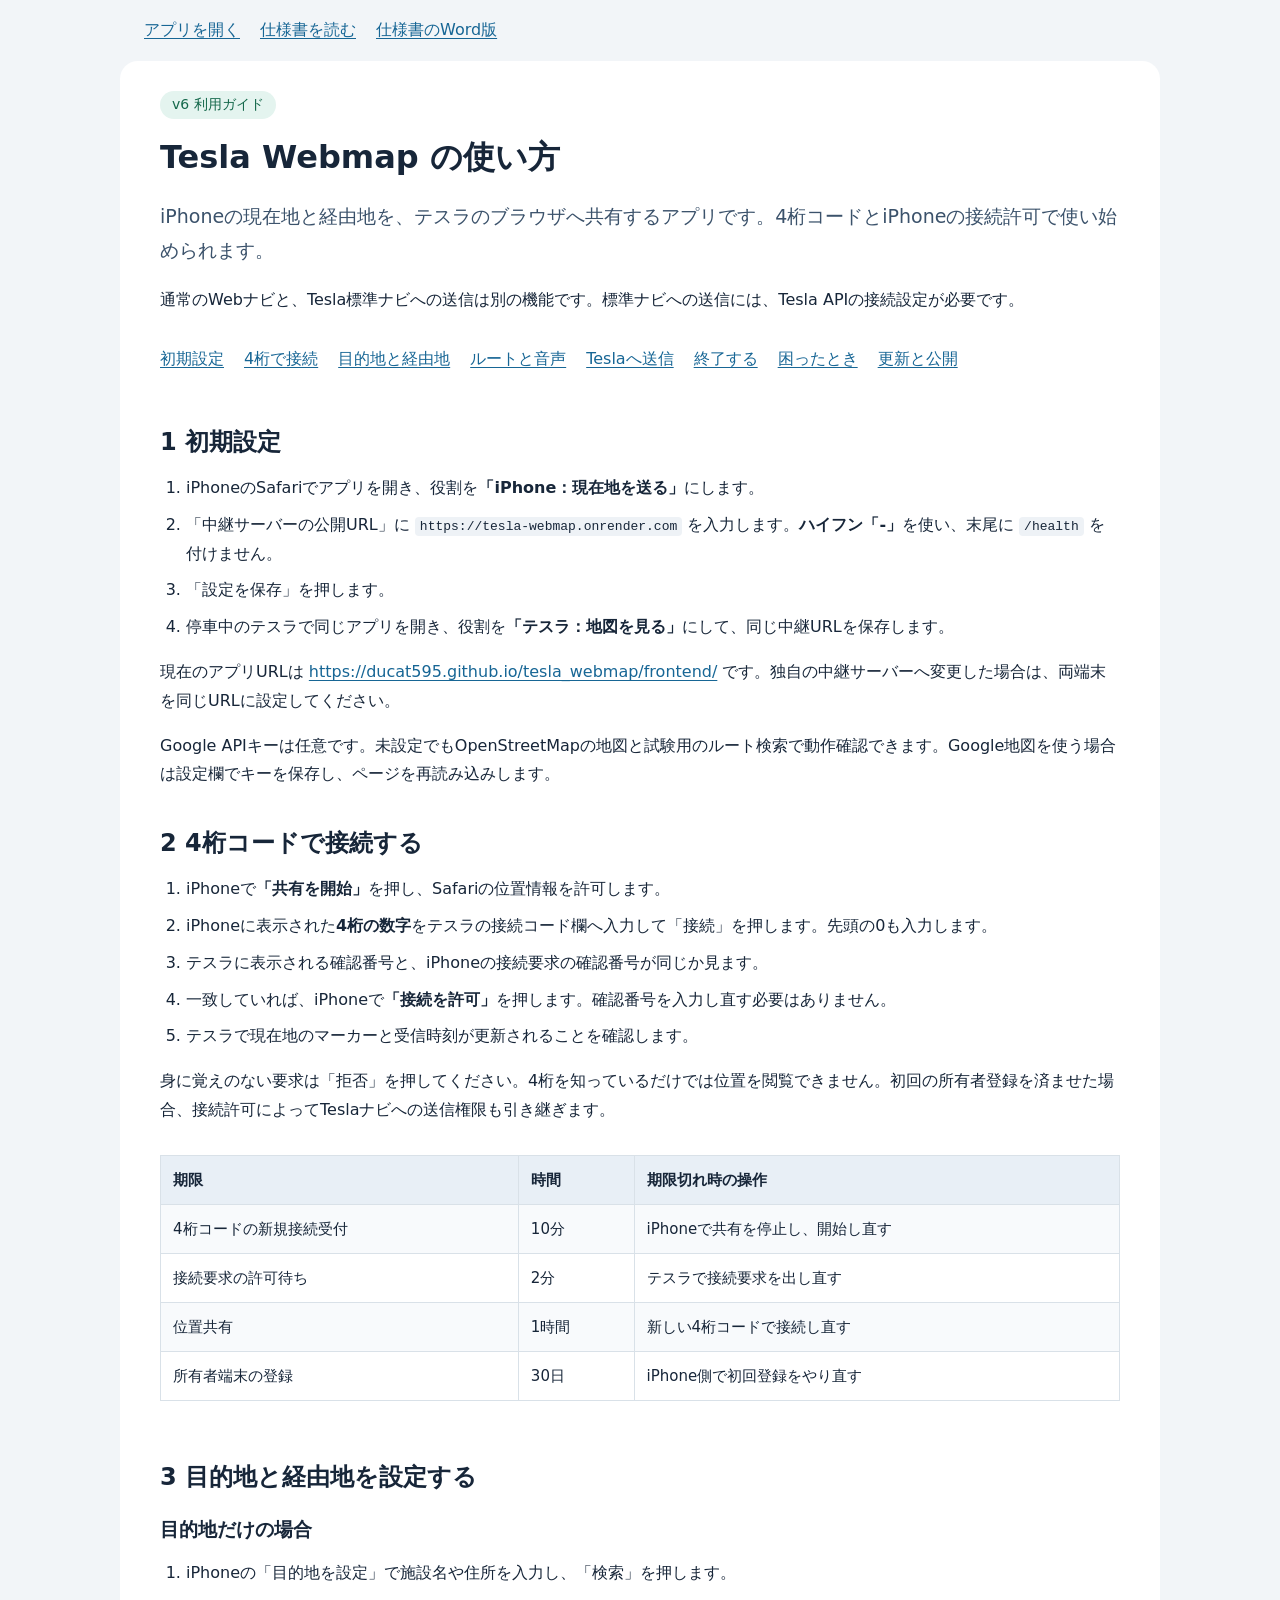
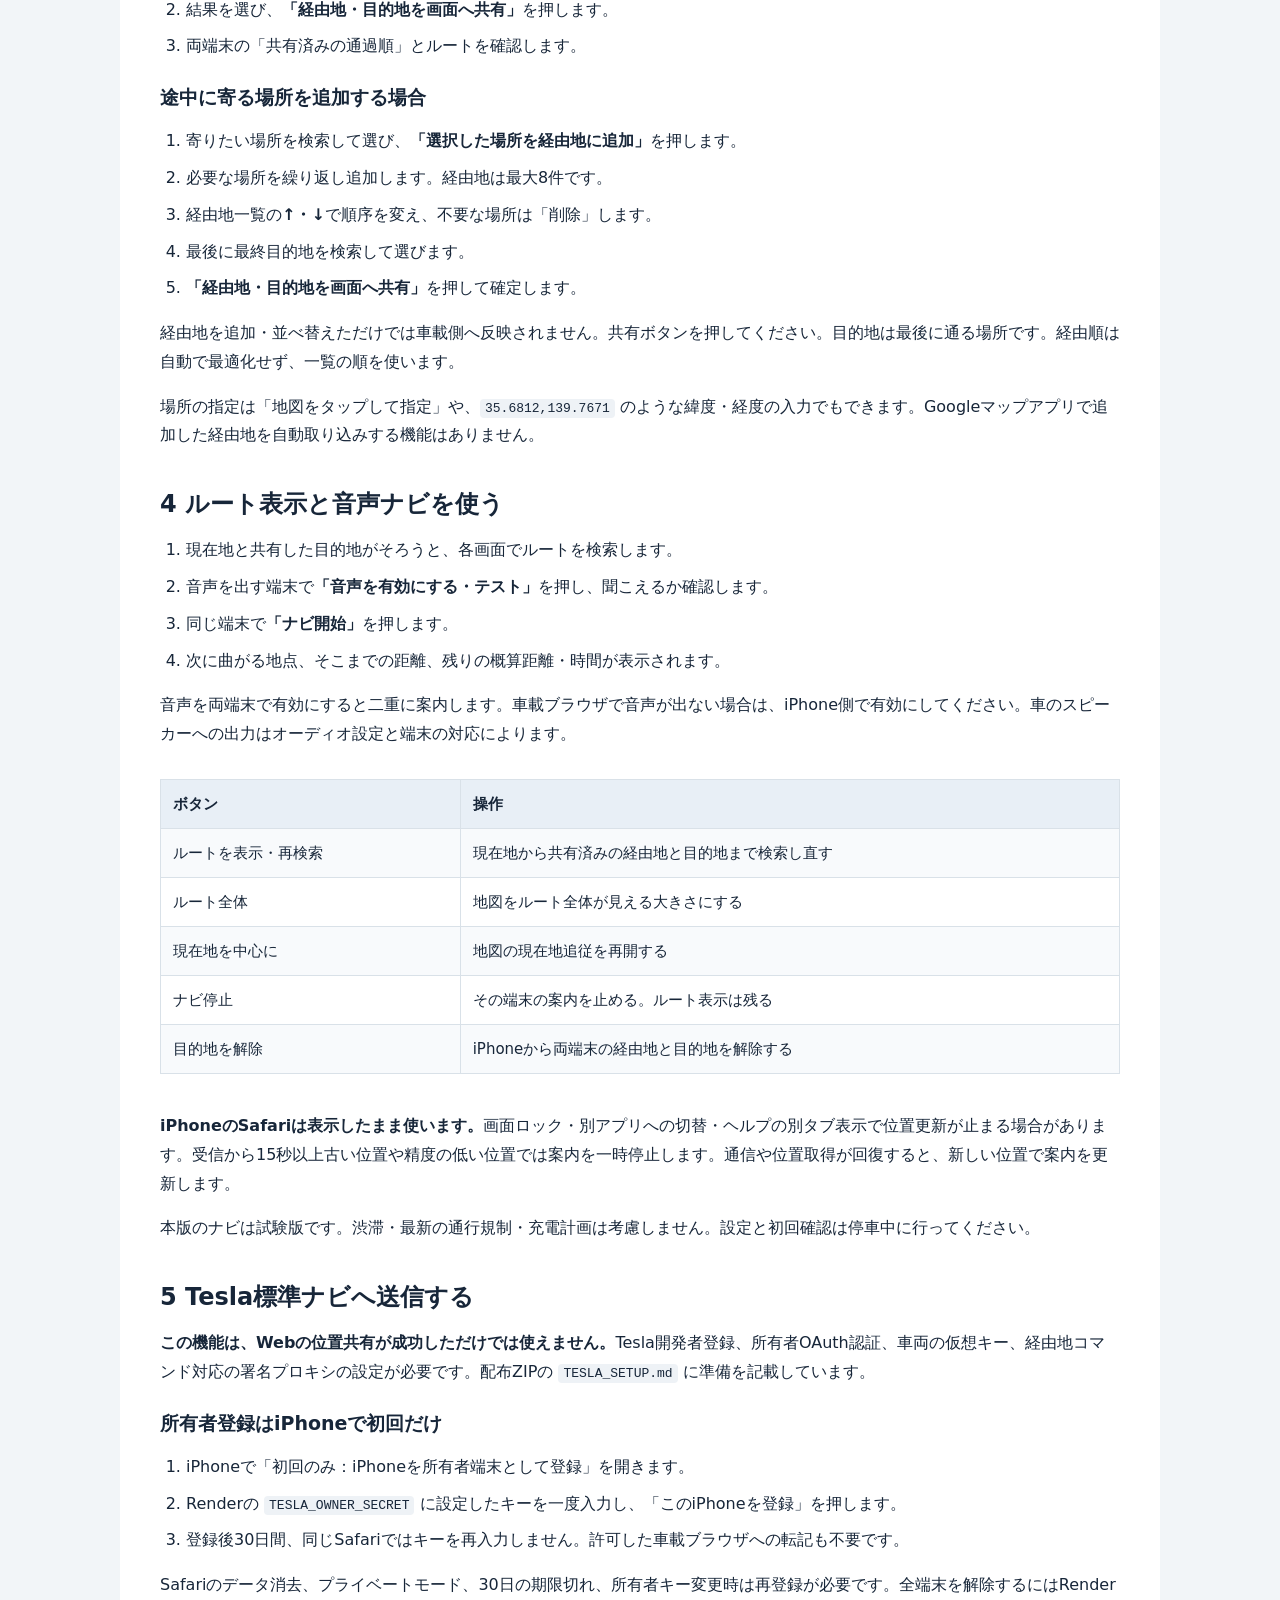
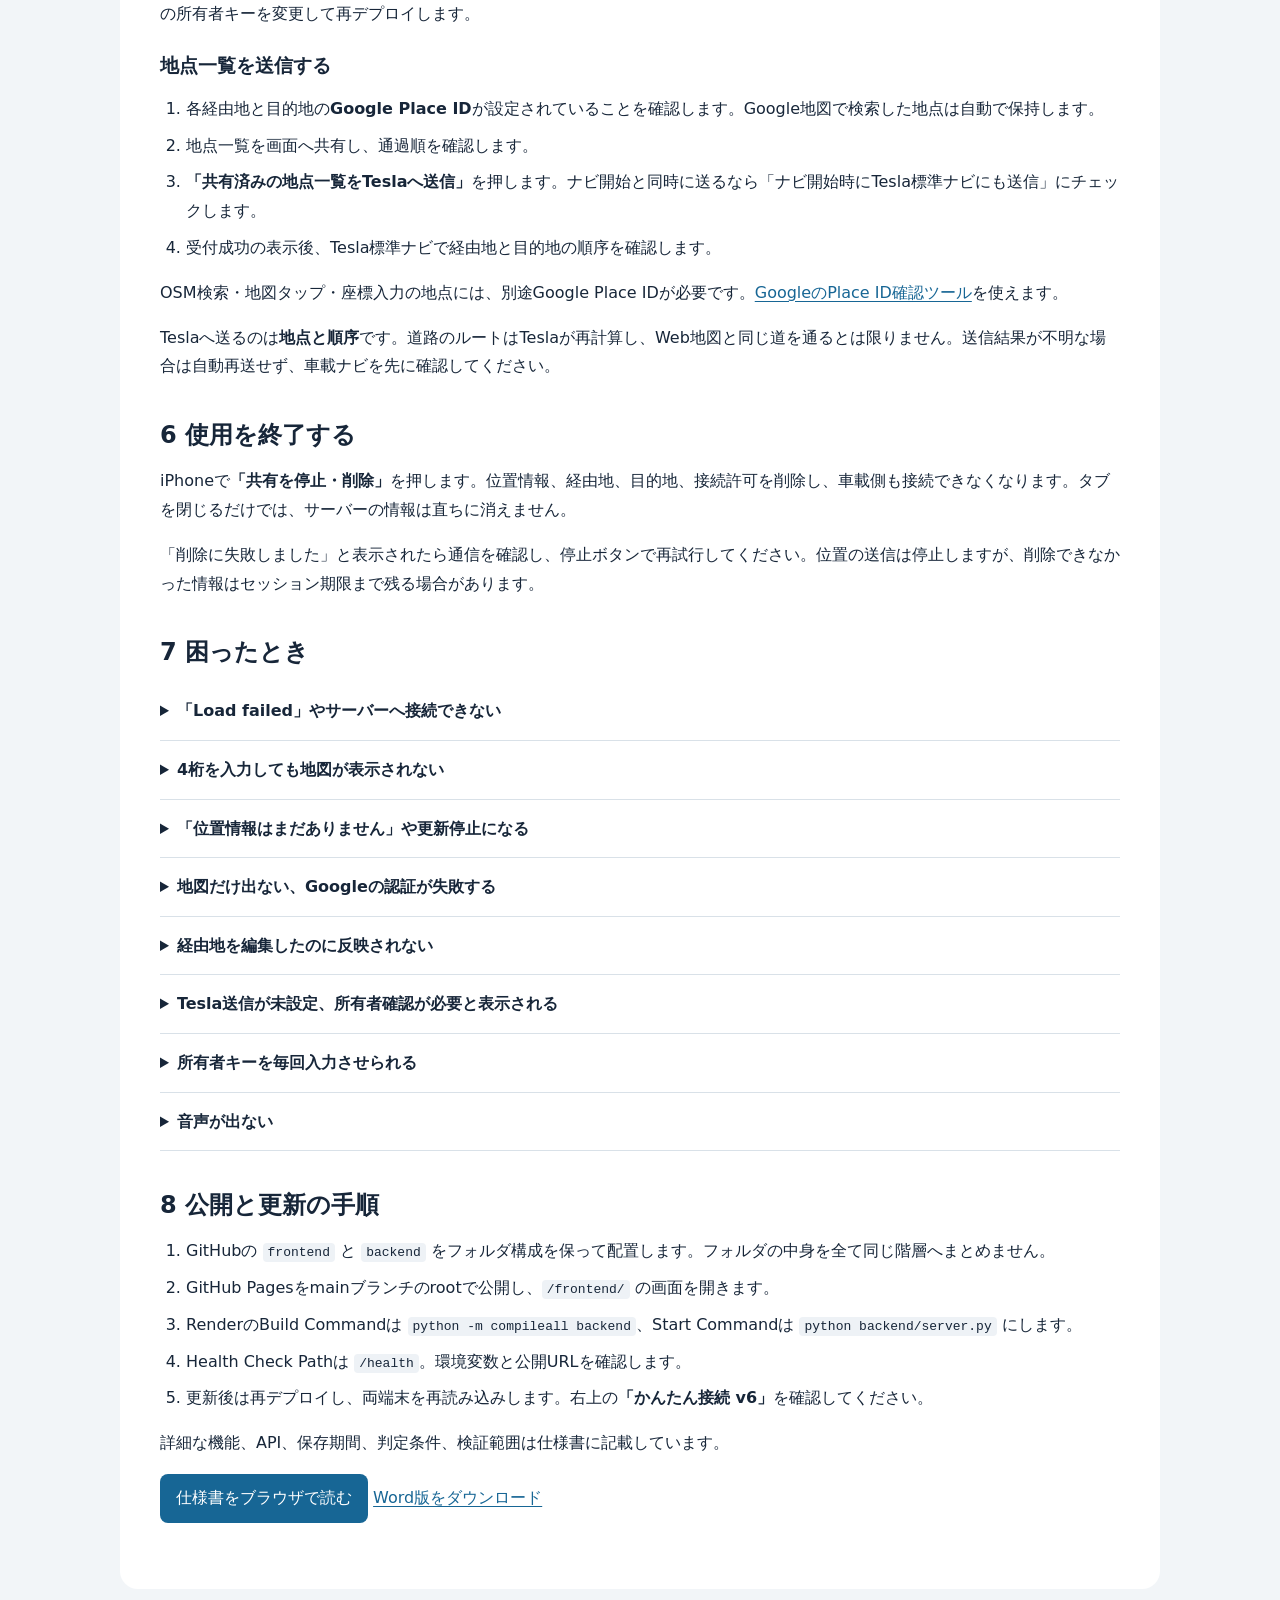
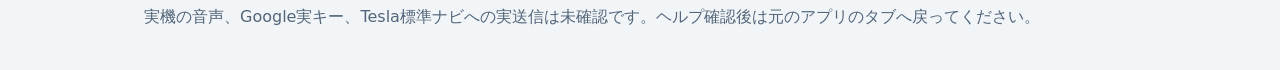
==== frontend/help.html @ 4d4bfd09 "Add files via upload" ====
<!doctype html><html lang="ja"><head><meta charset="utf-8"><meta name="viewport" content="width=device-width,initial-scale=1"><title>Tesla Webmap ヘルプ</title><link rel="stylesheet" href="help.css"></head><body>
<header><a href="index.html">アプリを開く</a><a href="specification.html">仕様書を読む</a><a href="tesla_webmap_specification_v6.docx">仕様書のWord版</a></header>
<main><span class="badge">v6 利用ガイド</span><h1>Tesla Webmap の使い方</h1><p class="lead">iPhoneの現在地と経由地を、テスラのブラウザへ共有するアプリです。4桁コードとiPhoneの接続許可で使い始められます。</p><p>通常のWebナビと、Tesla標準ナビへの送信は別の機能です。標準ナビへの送信には、Tesla APIの接続設定が必要です。</p>
<nav aria-label="ヘルプの目次"><a href="#start">初期設定</a><a href="#pair">4桁で接続</a><a href="#places">目的地と経由地</a><a href="#navigation">ルートと音声</a><a href="#tesla">Teslaへ送信</a><a href="#stop">終了する</a><a href="#trouble">困ったとき</a><a href="#update">更新と公開</a></nav>
<h2 id="start">1 初期設定</h2><ol class="steps"><li>iPhoneのSafariでアプリを開き、役割を<strong>「iPhone：現在地を送る」</strong>にします。</li><li>「中継サーバーの公開URL」に <code>https://tesla-webmap.onrender.com</code> を入力します。<strong>ハイフン「-」</strong>を使い、末尾に <code>/health</code> を付けません。</li><li>「設定を保存」を押します。</li><li>停車中のテスラで同じアプリを開き、役割を<strong>「テスラ：地図を見る」</strong>にして、同じ中継URLを保存します。</li></ol>
<p>現在のアプリURLは <a href="https://ducat595.github.io/tesla_webmap/frontend/">https://ducat595.github.io/tesla_webmap/frontend/</a> です。独自の中継サーバーへ変更した場合は、両端末を同じURLに設定してください。</p>
<p>Google APIキーは任意です。未設定でもOpenStreetMapの地図と試験用のルート検索で動作確認できます。Google地図を使う場合は設定欄でキーを保存し、ページを再読み込みします。</p>
<h2 id="pair">2 4桁コードで接続する</h2><ol class="steps"><li>iPhoneで<strong>「共有を開始」</strong>を押し、Safariの位置情報を許可します。</li><li>iPhoneに表示された<strong>4桁の数字</strong>をテスラの接続コード欄へ入力して「接続」を押します。先頭の0も入力します。</li><li>テスラに表示される確認番号と、iPhoneの接続要求の確認番号が同じか見ます。</li><li>一致していれば、iPhoneで<strong>「接続を許可」</strong>を押します。確認番号を入力し直す必要はありません。</li><li>テスラで現在地のマーカーと受信時刻が更新されることを確認します。</li></ol>
<p>身に覚えのない要求は「拒否」を押してください。4桁を知っているだけでは位置を閲覧できません。初回の所有者登録を済ませた場合、接続許可によってTeslaナビへの送信権限も引き継ぎます。</p>
<div class="table-scroll"><table><tr><th>期限</th><th>時間</th><th>期限切れ時の操作</th></tr><tr><td>4桁コードの新規接続受付</td><td>10分</td><td>iPhoneで共有を停止し、開始し直す</td></tr><tr><td>接続要求の許可待ち</td><td>2分</td><td>テスラで接続要求を出し直す</td></tr><tr><td>位置共有</td><td>1時間</td><td>新しい4桁コードで接続し直す</td></tr><tr><td>所有者端末の登録</td><td>30日</td><td>iPhone側で初回登録をやり直す</td></tr></table></div>
<h2 id="places">3 目的地と経由地を設定する</h2><h3>目的地だけの場合</h3><ol class="steps"><li>iPhoneの「目的地を設定」で施設名や住所を入力し、「検索」を押します。</li><li>結果を選び、<strong>「経由地・目的地を画面へ共有」</strong>を押します。</li><li>両端末の「共有済みの通過順」とルートを確認します。</li></ol>
<h3>途中に寄る場所を追加する場合</h3><ol class="steps"><li>寄りたい場所を検索して選び、<strong>「選択した場所を経由地に追加」</strong>を押します。</li><li>必要な場所を繰り返し追加します。経由地は最大8件です。</li><li>経由地一覧の<strong>↑・↓</strong>で順序を変え、不要な場所は「削除」します。</li><li>最後に最終目的地を検索して選びます。</li><li><strong>「経由地・目的地を画面へ共有」</strong>を押して確定します。</li></ol>
<p>経由地を追加・並べ替えただけでは車載側へ反映されません。共有ボタンを押してください。目的地は最後に通る場所です。経由順は自動で最適化せず、一覧の順を使います。</p>
<p>場所の指定は「地図をタップして指定」や、<code>35.6812,139.7671</code> のような緯度・経度の入力でもできます。Googleマップアプリで追加した経由地を自動取り込みする機能はありません。</p>
<h2 id="navigation">4 ルート表示と音声ナビを使う</h2><ol class="steps"><li>現在地と共有した目的地がそろうと、各画面でルートを検索します。</li><li>音声を出す端末で<strong>「音声を有効にする・テスト」</strong>を押し、聞こえるか確認します。</li><li>同じ端末で<strong>「ナビ開始」</strong>を押します。</li><li>次に曲がる地点、そこまでの距離、残りの概算距離・時間が表示されます。</li></ol>
<p>音声を両端末で有効にすると二重に案内します。車載ブラウザで音声が出ない場合は、iPhone側で有効にしてください。車のスピーカーへの出力はオーディオ設定と端末の対応によります。</p>
<div class="table-scroll"><table><tr><th>ボタン</th><th>操作</th></tr><tr><td>ルートを表示・再検索</td><td>現在地から共有済みの経由地と目的地まで検索し直す</td></tr><tr><td>ルート全体</td><td>地図をルート全体が見える大きさにする</td></tr><tr><td>現在地を中心に</td><td>地図の現在地追従を再開する</td></tr><tr><td>ナビ停止</td><td>その端末の案内を止める。ルート表示は残る</td></tr><tr><td>目的地を解除</td><td>iPhoneから両端末の経由地と目的地を解除する</td></tr></table></div>
<p><strong>iPhoneのSafariは表示したまま使います。</strong>画面ロック・別アプリへの切替・ヘルプの別タブ表示で位置更新が止まる場合があります。受信から15秒以上古い位置や精度の低い位置では案内を一時停止します。通信や位置取得が回復すると、新しい位置で案内を更新します。</p>
<p>本版のナビは試験版です。渋滞・最新の通行規制・充電計画は考慮しません。設定と初回確認は停車中に行ってください。</p>
<h2 id="tesla">5 Tesla標準ナビへ送信する</h2><p><strong>この機能は、Webの位置共有が成功しただけでは使えません。</strong>Tesla開発者登録、所有者OAuth認証、車両の仮想キー、経由地コマンド対応の署名プロキシの設定が必要です。配布ZIPの <code>TESLA_SETUP.md</code> に準備を記載しています。</p>
<h3>所有者登録はiPhoneで初回だけ</h3><ol class="steps"><li>iPhoneで「初回のみ：iPhoneを所有者端末として登録」を開きます。</li><li>Renderの <code>TESLA_OWNER_SECRET</code> に設定したキーを一度入力し、「このiPhoneを登録」を押します。</li><li>登録後30日間、同じSafariではキーを再入力しません。許可した車載ブラウザへの転記も不要です。</li></ol>
<p>Safariのデータ消去、プライベートモード、30日の期限切れ、所有者キー変更時は再登録が必要です。全端末を解除するにはRenderの所有者キーを変更して再デプロイします。</p>
<h3>地点一覧を送信する</h3><ol class="steps"><li>各経由地と目的地の<strong>Google Place ID</strong>が設定されていることを確認します。Google地図で検索した地点は自動で保持します。</li><li>地点一覧を画面へ共有し、通過順を確認します。</li><li><strong>「共有済みの地点一覧をTeslaへ送信」</strong>を押します。ナビ開始と同時に送るなら「ナビ開始時にTesla標準ナビにも送信」にチェックします。</li><li>受付成功の表示後、Tesla標準ナビで経由地と目的地の順序を確認します。</li></ol>
<p>OSM検索・地図タップ・座標入力の地点には、別途Google Place IDが必要です。<a href="https://developers.google.com/maps/documentation/javascript/examples/places-placeid-finder" target="_blank" rel="noopener">GoogleのPlace ID確認ツール</a>を使えます。</p>
<p>Teslaへ送るのは<strong>地点と順序</strong>です。道路のルートはTeslaが再計算し、Web地図と同じ道を通るとは限りません。送信結果が不明な場合は自動再送せず、車載ナビを先に確認してください。</p>
<h2 id="stop">6 使用を終了する</h2><p>iPhoneで<strong>「共有を停止・削除」</strong>を押します。位置情報、経由地、目的地、接続許可を削除し、車載側も接続できなくなります。タブを閉じるだけでは、サーバーの情報は直ちに消えません。</p><p>「削除に失敗しました」と表示されたら通信を確認し、停止ボタンで再試行してください。位置の送信は停止しますが、削除できなかった情報はセッション期限まで残る場合があります。</p>
<h2 id="trouble">7 困ったとき</h2>
<details><summary>「Load failed」やサーバーへ接続できない</summary><p>中継URLが <code>https://tesla-webmap.onrender.com</code> になっているか確認します。ハイフンとアンダースコアを間違えないでください。</p><p><a href="https://tesla-webmap.onrender.com/health" target="_blank" rel="noopener">稼働確認ページ</a>で <code>{"ok": true}</code> が出るか確認します。Renderの <code>ALLOWED_ORIGINS</code> は <code>https://ducat595.github.io</code> で、リポジトリ名や末尾のスラッシュは付けません。</p></details>
<details><summary>4桁を入力しても地図が表示されない</summary><p>iPhoneの接続要求で「接続を許可」を押してください。許可待ちは2分間です。両端末の表示バージョンがv6かも確認します。コードの新規受付は10分間で、Render再デプロイ後は新しいコードが必要です。</p></details>
<details><summary>「位置情報はまだありません」や更新停止になる</summary><p>iPhoneのSafariを表示し、位置情報を許可してください。座標欄だけでなく、その上の接続状態メッセージも確認します。画面ロックや別アプリへの切替は更新停止の原因になります。</p></details>
<details><summary>地図だけ出ない、Googleの認証が失敗する</summary><p>ネット接続と外部地図サービスの読み込みを確認します。Googleを使う場合はMaps JavaScript API・Routes API・Geocoding API、課金設定、公開URLとAPIのキー制限を確認してください。キーを空欄で保存して再読み込みすると、OSMで動作確認できます。</p></details>
<details><summary>経由地を編集したのに反映されない</summary><p>「経由地・目的地を画面へ共有」を押してください。共有済みの通過順が車載側にも表示されているか確認します。</p></details>
<details><summary>Tesla送信が未設定、所有者確認が必要と表示される</summary><p>標準ナビへの接続設定と初回のiPhone登録を確認します。認証トークン期限切れ、仮想キー未登録、プロキシの経由地コマンド未対応でも送信できません。Webのルート表示とは別の確認です。</p></details>
<details><summary>所有者キーを毎回入力させられる</summary><p>同じSafariを使い、プライベートモードやデータ消去を避けてください。中継URLを変えると別の登録になります。キー変更や30日の期限切れ後は再登録します。</p></details>
<details><summary>音声が出ない</summary><p>案内する端末で「音声を有効にする・テスト」を押し、端末や車の音量を確認します。車載ブラウザが非対応ならiPhone側で試してください。</p></details>
<h2 id="update">8 公開と更新の手順</h2><ol class="steps"><li>GitHubの <code>frontend</code> と <code>backend</code> をフォルダ構成を保って配置します。フォルダの中身を全て同じ階層へまとめません。</li><li>GitHub Pagesをmainブランチのrootで公開し、<code>/frontend/</code> の画面を開きます。</li><li>RenderのBuild Commandは <code>python -m compileall backend</code>、Start Commandは <code>python backend/server.py</code> にします。</li><li>Health Check Pathは <code>/health</code>。環境変数と公開URLを確認します。</li><li>更新後は再デプロイし、両端末を再読み込みします。右上の<strong>「かんたん接続 v6」</strong>を確認してください。</li></ol>
<p>詳細な機能、API、保存期間、判定条件、検証範囲は仕様書に記載しています。</p><p><a class="link-button" href="specification.html">仕様書をブラウザで読む</a> <a href="tesla_webmap_specification_v6.docx">Word版をダウンロード</a></p>
</main><footer>実機の音声、Google実キー、Tesla標準ナビへの実送信は未確認です。ヘルプ確認後は元のアプリのタブへ戻ってください。</footer></body></html>
---- frontend/help.css ----
:root{color-scheme:light;font-family:system-ui,-apple-system,"Noto Sans JP",sans-serif;color:#172639;background:#f2f5f8}*{box-sizing:border-box}body{margin:0}header{max-width:1040px;margin:auto;padding:20px 24px;display:flex;gap:20px;flex-wrap:wrap;align-items:center}main{max-width:1040px;margin:auto;background:#fff;padding:30px 40px 50px;border-radius:18px}a{color:#176695;text-underline-offset:3px}h1{font-size:32px;line-height:1.4;margin:0 0 14px}h2{font-size:24px;margin:38px 0 14px;scroll-margin-top:20px}h3{font-size:19px;margin:24px 0 10px}p,li{line-height:1.8}li{margin:8px 0}small,.muted{color:#526579}.lead{font-size:19px;color:#3b526b}.badge{display:inline-block;border-radius:20px;background:#e4f4ef;color:#14684b;padding:5px 12px;font-size:14px;margin-bottom:16px}nav{padding:18px 0;display:flex;flex-wrap:wrap;gap:12px 20px}code{background:#eef2f6;padding:2px 5px;border-radius:4px;overflow-wrap:anywhere}table{border-collapse:collapse;width:100%;margin:14px 0 22px;font-size:15px}th,td{border:1px solid #d9e1e8;padding:12px;text-align:left;vertical-align:top;line-height:1.6}th{background:#e8eff6}tr:nth-child(even){background:#f8fafc}.table-scroll{overflow-x:auto}details{border-bottom:1px solid #d9e1e8;padding:16px 0}summary{cursor:pointer;font-weight:700;line-height:1.6}.steps{padding-left:26px}footer{max-width:1040px;margin:18px auto;padding:0 24px 24px;color:#526579}.link-button{display:inline-block;padding:10px 16px;border-radius:8px;background:#176695;color:white;text-decoration:none}@media(max-width:640px){main{padding:24px 20px;border-radius:0}h1{font-size:27px}h2{font-size:22px}th,td{padding:9px;min-width:110px}}@media print{header,nav,.link-button{display:none}main{padding:0;max-width:none}body{background:white}details{break-inside:avoid}h2{break-after:avoid}table{font-size:11px}a{color:black}footer{display:none}}
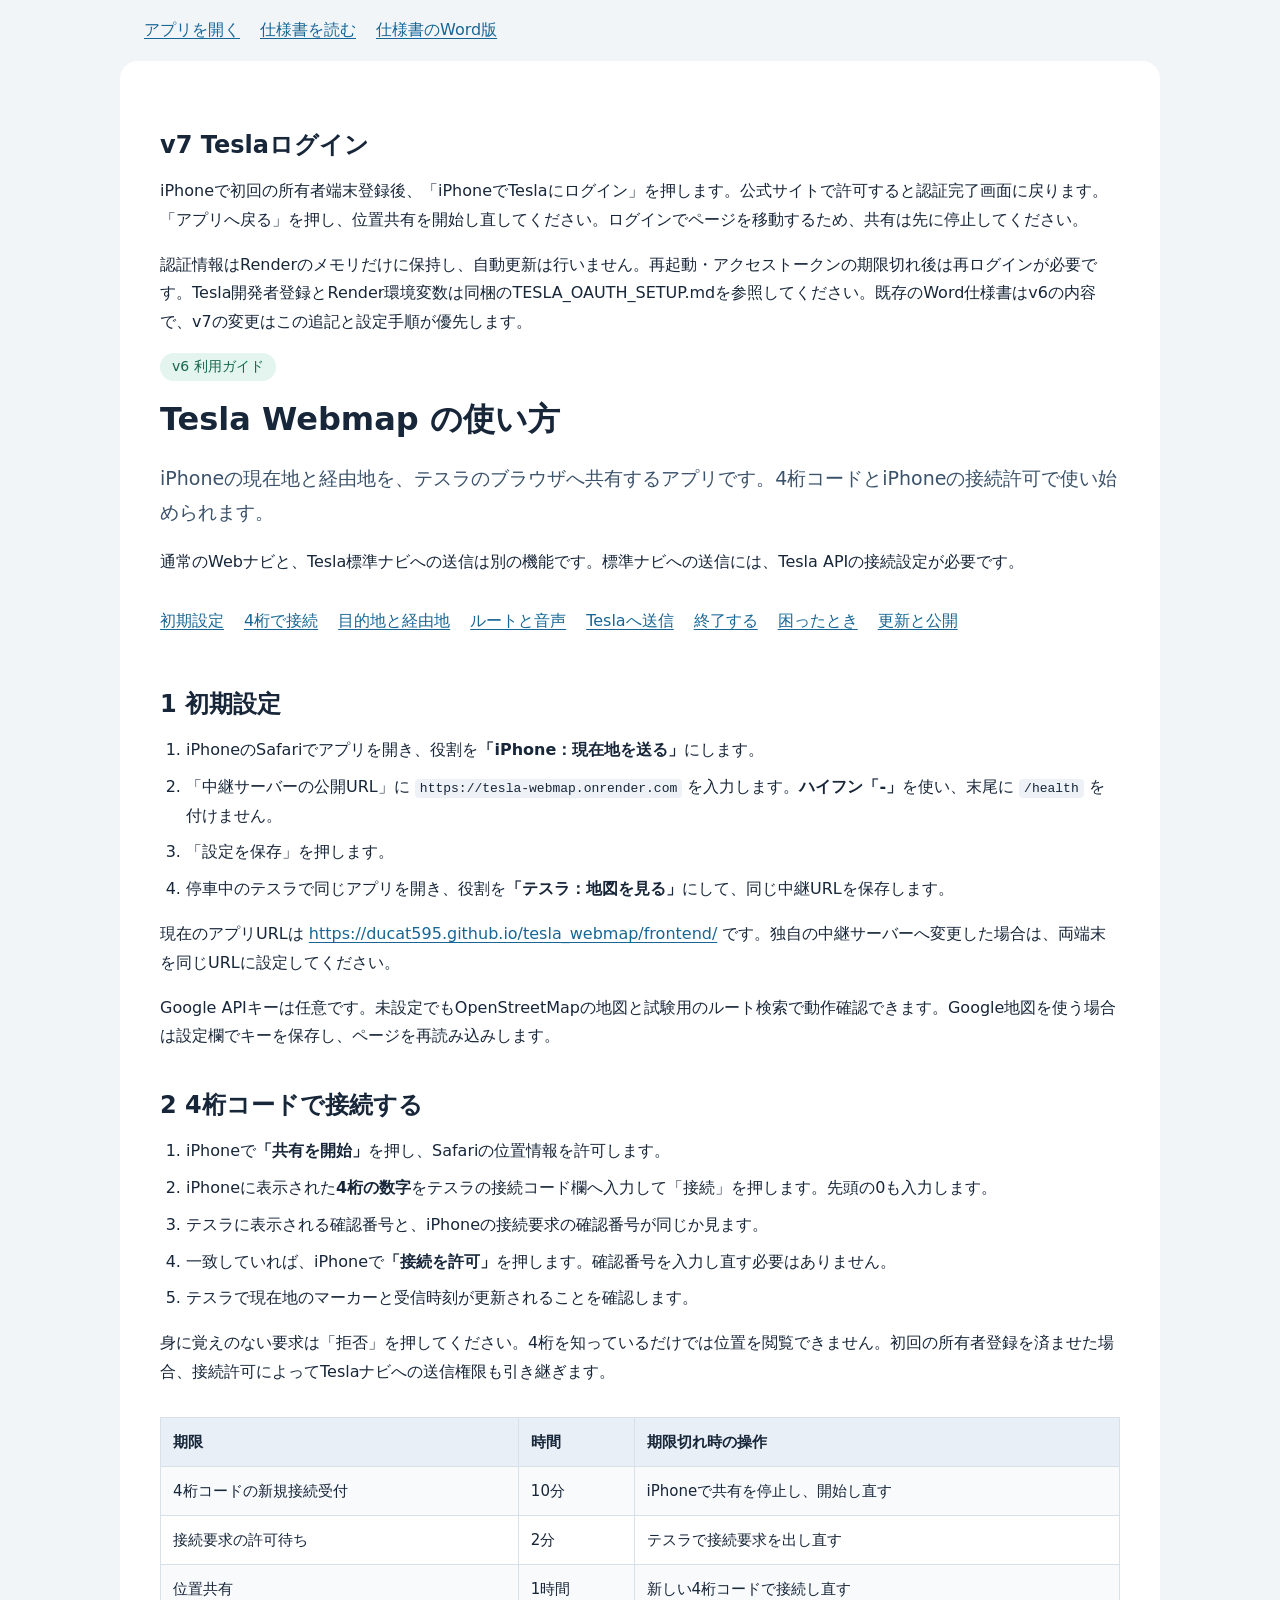
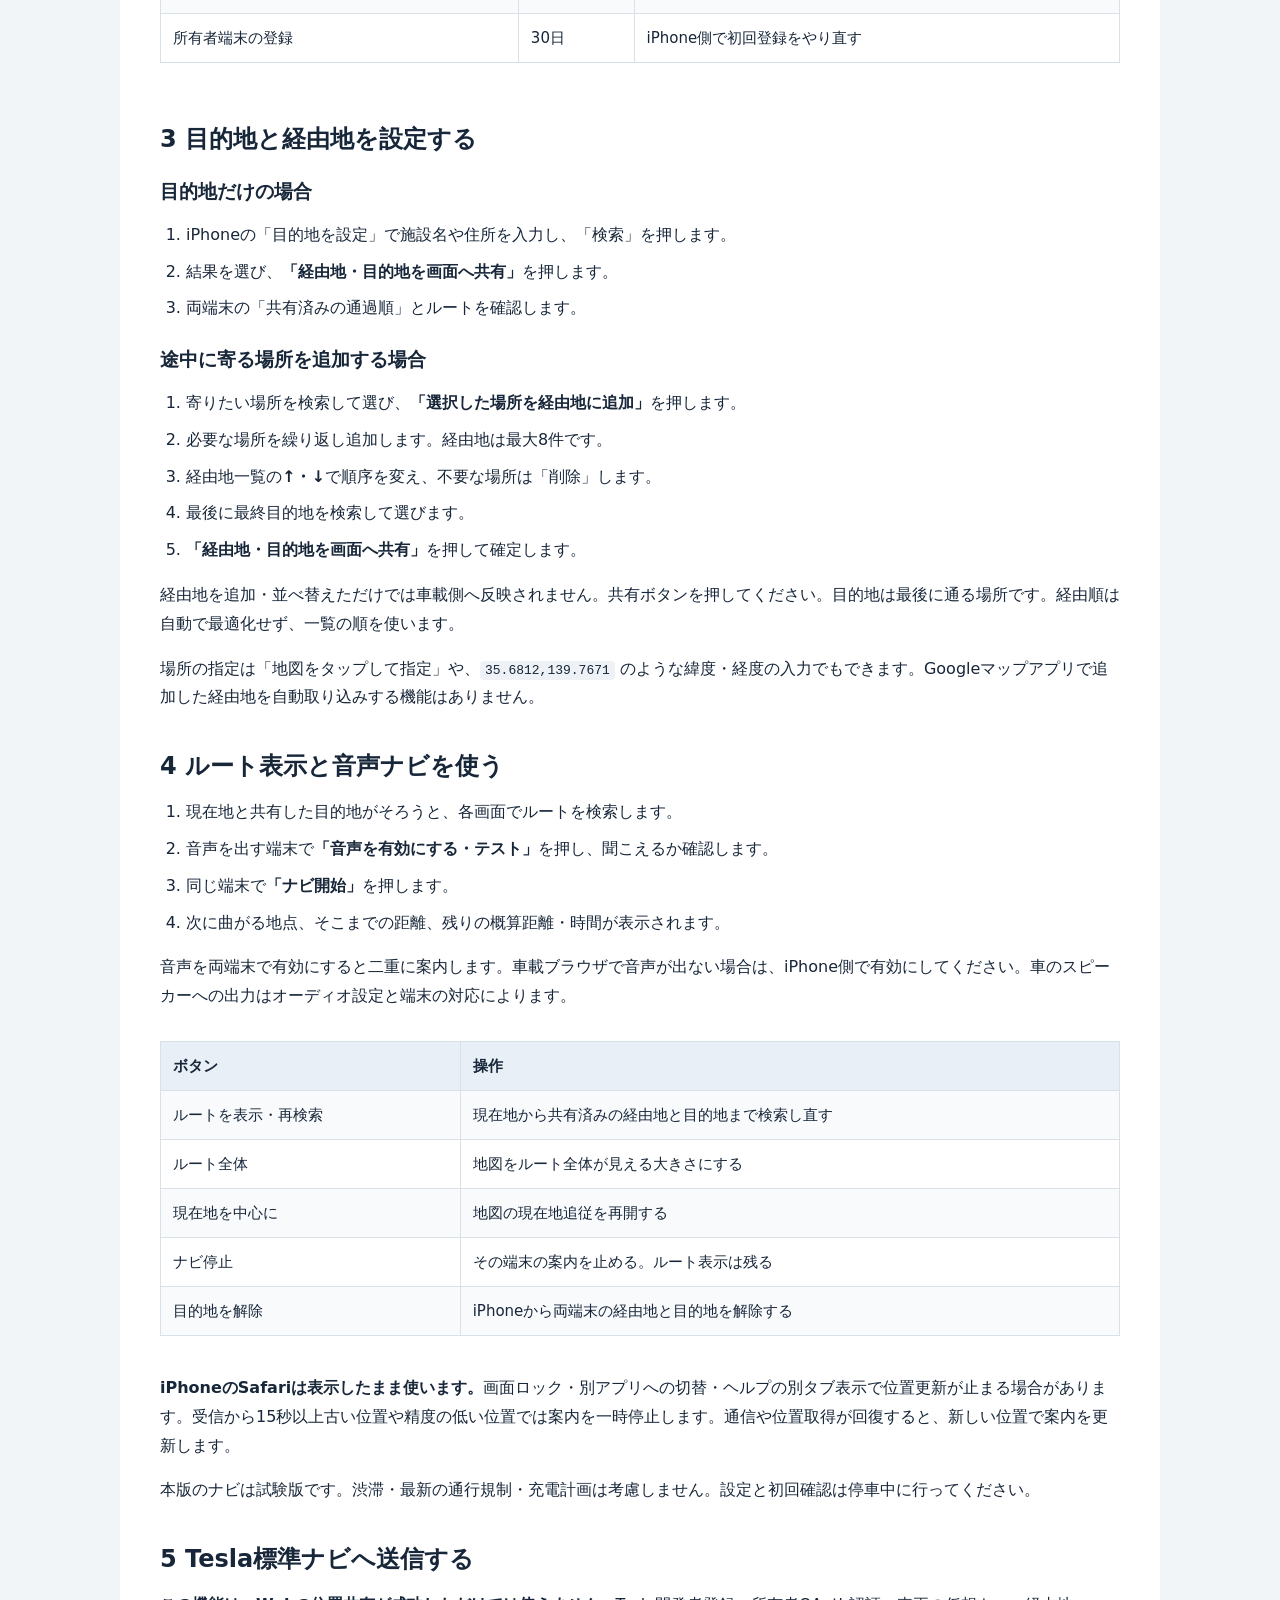
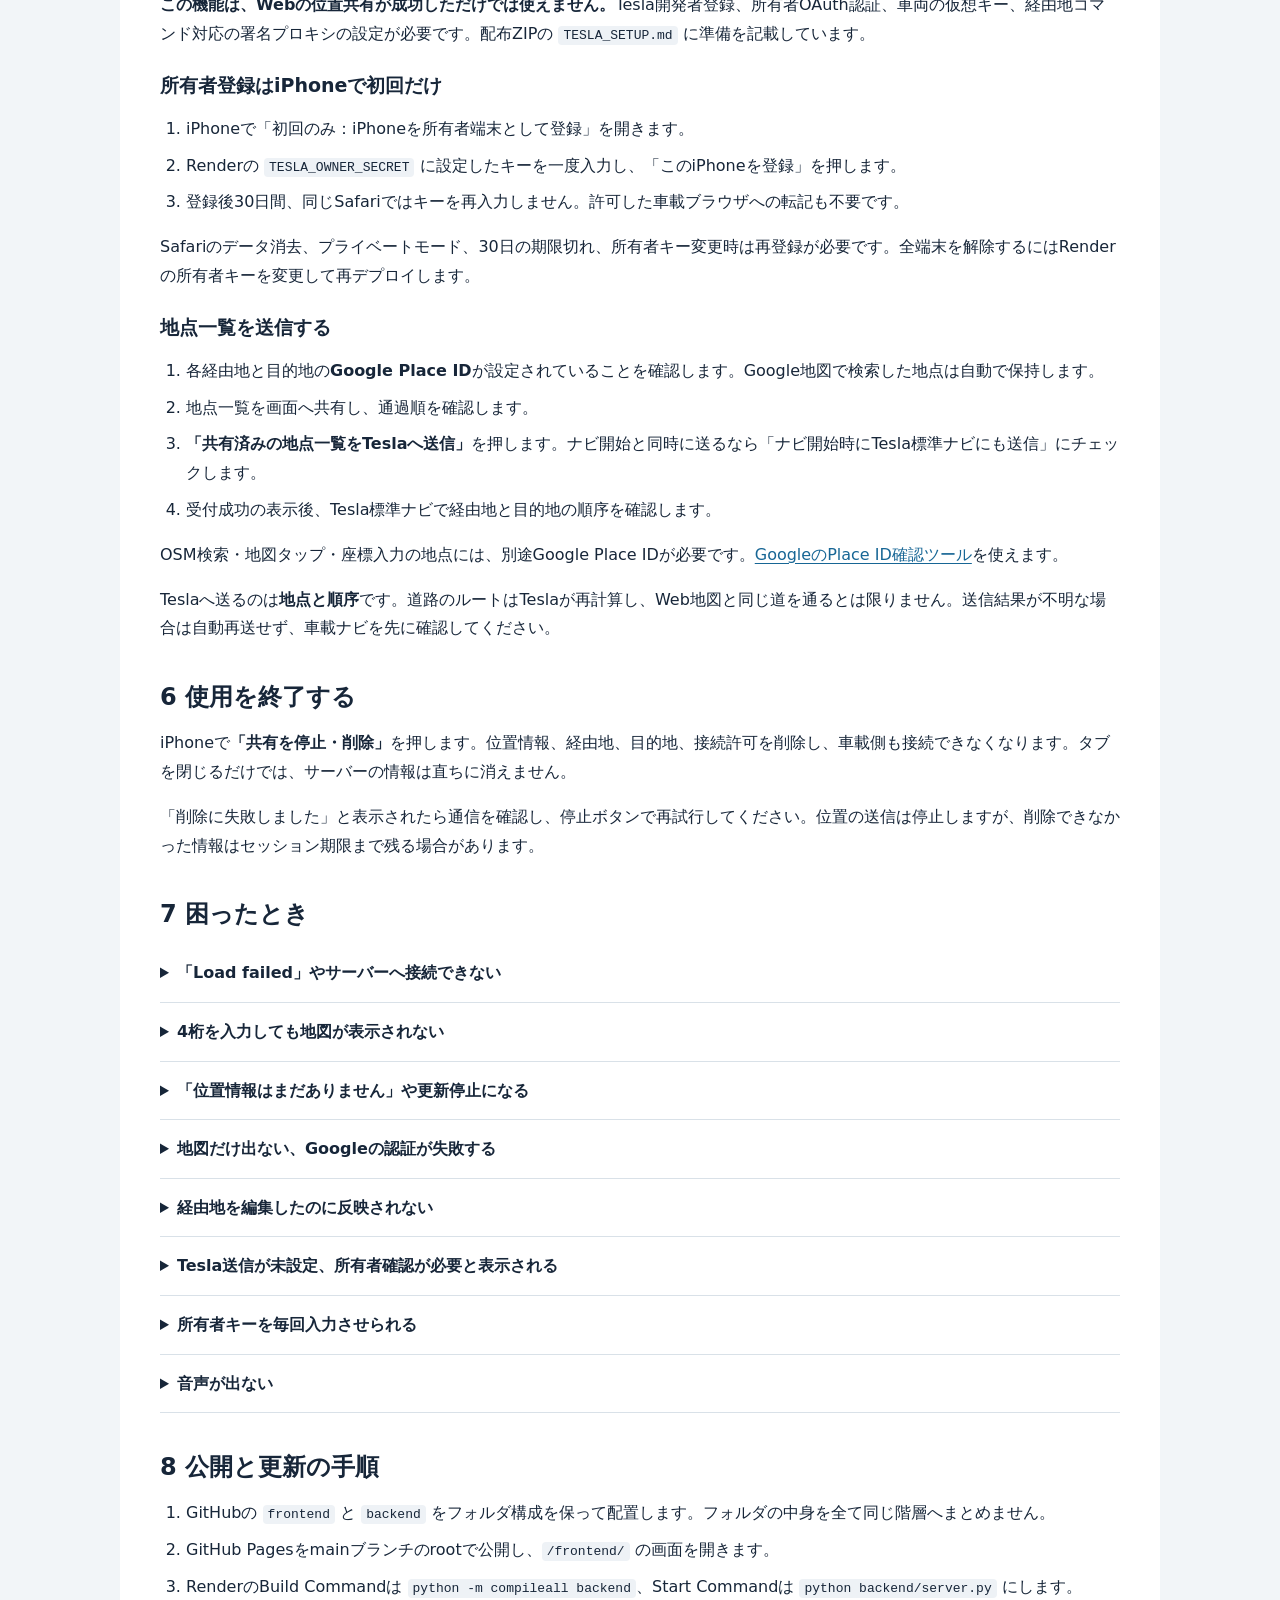
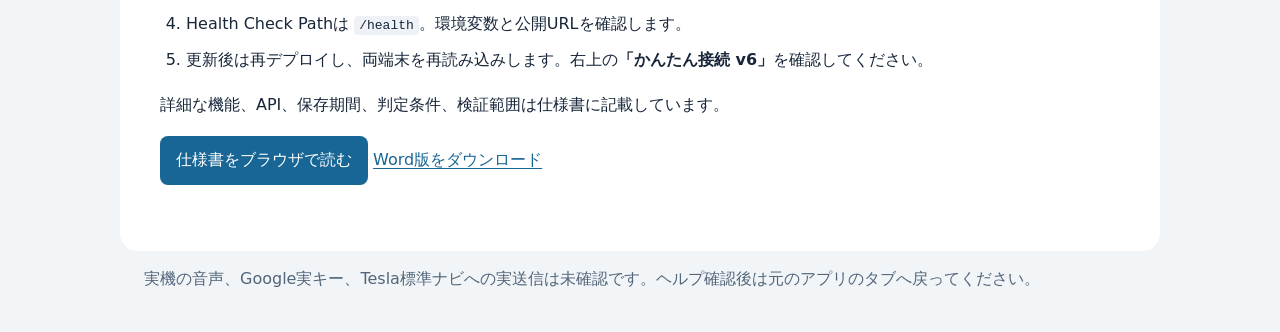
==== commit 2c09be80: "Add files via upload" ====
--- a/frontend/help.html
+++ b/frontend/help.html
@@ -1,6 +1,6 @@
 <!doctype html><html lang="ja"><head><meta charset="utf-8"><meta name="viewport" content="width=device-width,initial-scale=1"><title>Tesla Webmap ヘルプ</title><link rel="stylesheet" href="help.css"></head><body>
 <header><a href="index.html">アプリを開く</a><a href="specification.html">仕様書を読む</a><a href="tesla_webmap_specification_v6.docx">仕様書のWord版</a></header>
-<main><span class="badge">v6 利用ガイド</span><h1>Tesla Webmap の使い方</h1><p class="lead">iPhoneの現在地と経由地を、テスラのブラウザへ共有するアプリです。4桁コードとiPhoneの接続許可で使い始められます。</p><p>通常のWebナビと、Tesla標準ナビへの送信は別の機能です。標準ナビへの送信には、Tesla APIの接続設定が必要です。</p>
+<main><section><h2>v7 Teslaログイン</h2><p>iPhoneで初回の所有者端末登録後、「iPhoneでTeslaにログイン」を押します。公式サイトで許可すると認証完了画面に戻ります。「アプリへ戻る」を押し、位置共有を開始し直してください。ログインでページを移動するため、共有は先に停止してください。</p><p>認証情報はRenderのメモリだけに保持し、自動更新は行いません。再起動・アクセストークンの期限切れ後は再ログインが必要です。Tesla開発者登録とRender環境変数は同梱のTESLA_OAUTH_SETUP.mdを参照してください。既存のWord仕様書はv6の内容で、v7の変更はこの追記と設定手順が優先します。</p></section><span class="badge">v6 利用ガイド</span><h1>Tesla Webmap の使い方</h1><p class="lead">iPhoneの現在地と経由地を、テスラのブラウザへ共有するアプリです。4桁コードとiPhoneの接続許可で使い始められます。</p><p>通常のWebナビと、Tesla標準ナビへの送信は別の機能です。標準ナビへの送信には、Tesla APIの接続設定が必要です。</p>
 <nav aria-label="ヘルプの目次"><a href="#start">初期設定</a><a href="#pair">4桁で接続</a><a href="#places">目的地と経由地</a><a href="#navigation">ルートと音声</a><a href="#tesla">Teslaへ送信</a><a href="#stop">終了する</a><a href="#trouble">困ったとき</a><a href="#update">更新と公開</a></nav>
 <h2 id="start">1 初期設定</h2><ol class="steps"><li>iPhoneのSafariでアプリを開き、役割を<strong>「iPhone：現在地を送る」</strong>にします。</li><li>「中継サーバーの公開URL」に <code>https://tesla-webmap.onrender.com</code> を入力します。<strong>ハイフン「-」</strong>を使い、末尾に <code>/health</code> を付けません。</li><li>「設定を保存」を押します。</li><li>停車中のテスラで同じアプリを開き、役割を<strong>「テスラ：地図を見る」</strong>にして、同じ中継URLを保存します。</li></ol>
 <p>現在のアプリURLは <a href="https://ducat595.github.io/tesla_webmap/frontend/">https://ducat595.github.io/tesla_webmap/frontend/</a> です。独自の中継サーバーへ変更した場合は、両端末を同じURLに設定してください。</p>
